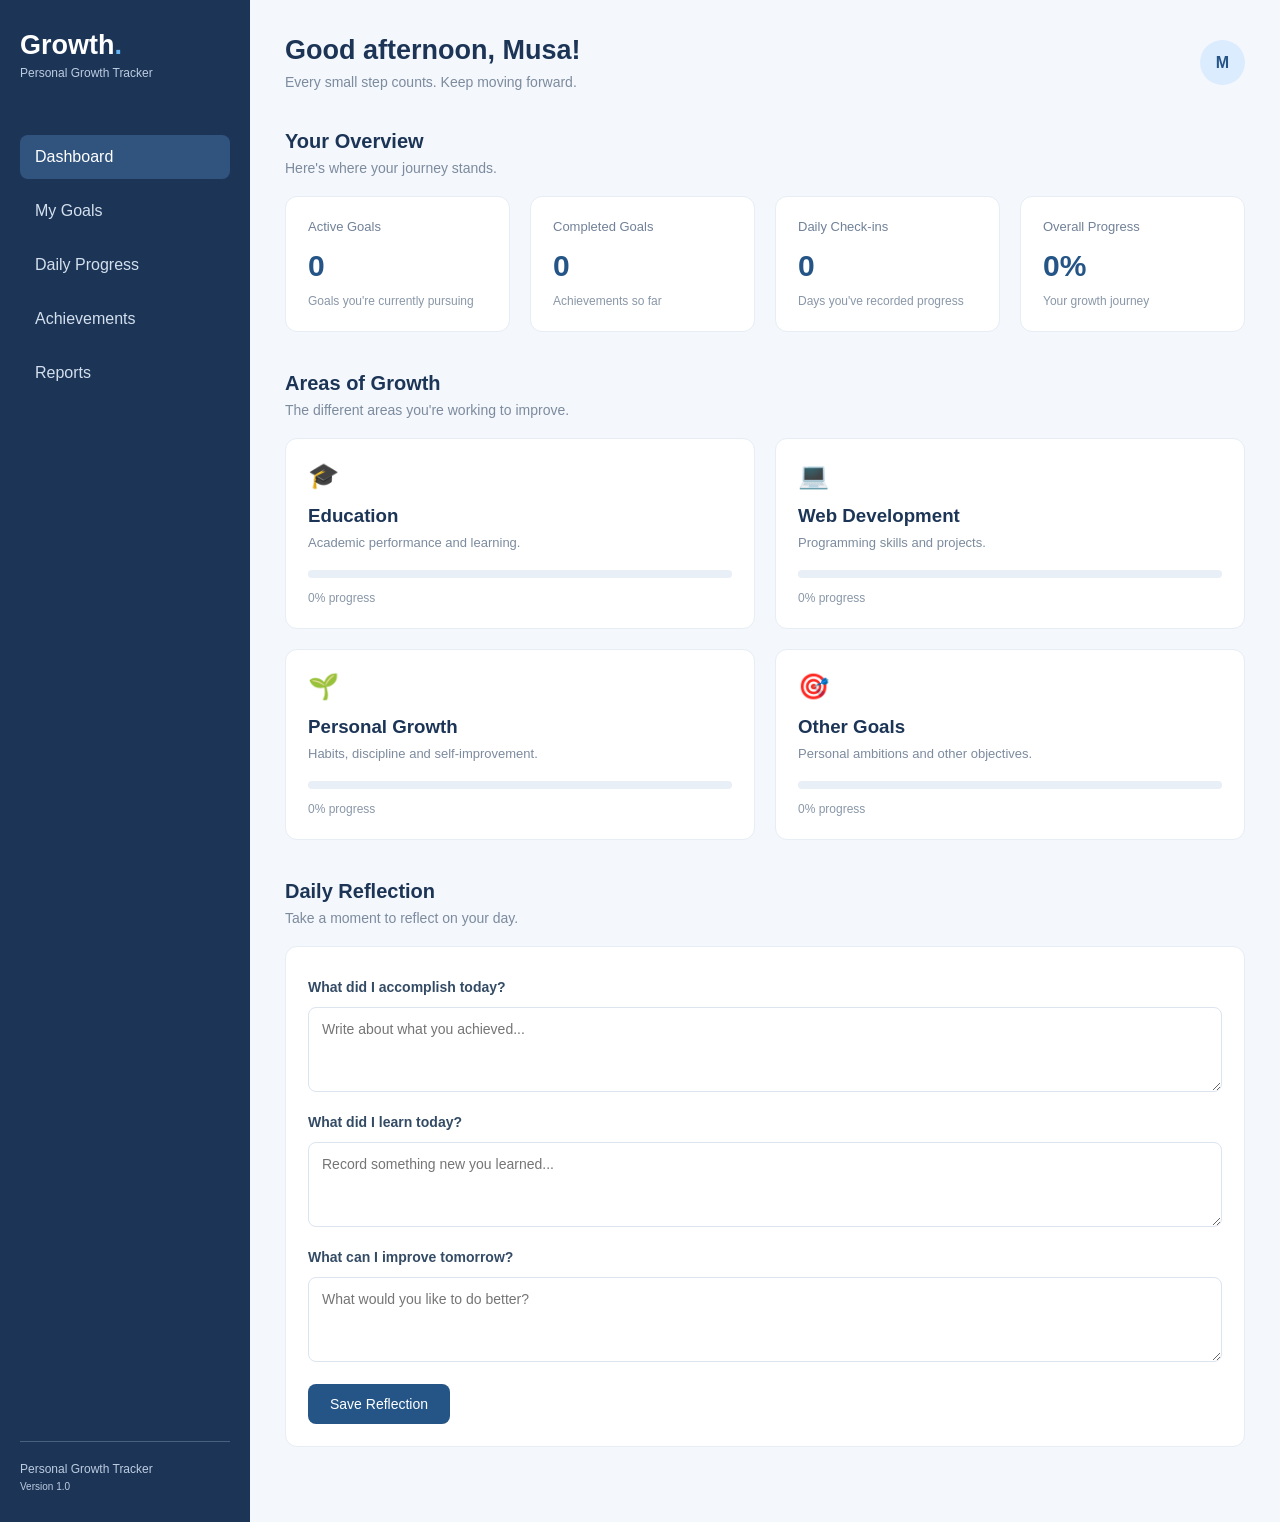
==== frontend/index.html @ 4bc3ff74 "Created initial dashboard and daily reflection functionality" ====
<!DOCTYPE html>
<html lang="en">
<head>
    <meta charset="UTF-8">
    <meta name="viewport" content="width=device-width, initial-scale=1.0">
    <title>Personal Growth Tracker</title>
    <link rel="stylesheet" href="style.css">
    <script src="script.js" defer></script>
</head>
<body>

    <div class="app-container">

        <!-- Sidebar -->
        <aside class="sidebar">
            <div class="logo">
                <h2>Growth<span>.</span></h2>
                <p>Personal Growth Tracker</p>
            </div>

            <nav>
                <a href="#" class="active">Dashboard</a>
                <a href="#">My Goals</a>
                <a href="#">Daily Progress</a>
                <a href="#">Achievements</a>
                <a href="#">Reports</a>
            </nav>

            <div class="sidebar-bottom">
                <p>Personal Growth Tracker</p>
                <small>Version 1.0</small>
            </div>
        </aside>

        <!-- Main Content -->
        <main class="main-content">

            <header class="topbar">
                <div>
                    <h1>Good afternoon, Musa!</h1>
                    <p>Every small step counts. Keep moving forward.</p>
                </div>

                <div class="profile">
                    <div class="profile-avatar">M</div>
                </div>
            </header>

            <!-- Overview -->
            <section class="overview">
                <div class="section-heading">
                    <h2>Your Overview</h2>
                    <p>Here's where your journey stands.</p>
                </div>

                <div class="stats-grid">

                    <div class="stat-card">
                        <p>Active Goals</p>
                        <h3>0</h3>
                        <small>Goals you're currently pursuing</small>
                    </div>

                    <div class="stat-card">
                        <p>Completed Goals</p>
                        <h3>0</h3>
                        <small>Achievements so far</small>
                    </div>

                    <div class="stat-card">
                        <p>Daily Check-ins</p>
                        <h3>0</h3>
                        <small>Days you've recorded progress</small>
                    </div>

                    <div class="stat-card">
                        <p>Overall Progress</p>
                        <h3>0%</h3>
                        <small>Your growth journey</small>
                    </div>

                </div>
            </section>

            <!-- Growth Areas -->
            <section class="growth-section">
                <div class="section-heading">
                    <h2>Areas of Growth</h2>
                    <p>The different areas you're working to improve.</p>
                </div>

                <div class="growth-grid">

                    <div class="growth-card">
                        <div class="growth-icon">🎓</div>
                        <h3>Education</h3>
                        <p>Academic performance and learning.</p>
                        <div class="progress-track">
                            <div class="progress-fill" style="width: 0%"></div>
                        </div>
                        <small>0% progress</small>
                    </div>

                    <div class="growth-card">
                        <div class="growth-icon">💻</div>
                        <h3>Web Development</h3>
                        <p>Programming skills and projects.</p>
                        <div class="progress-track">
                            <div class="progress-fill" style="width: 0%"></div>
                        </div>
                        <small>0% progress</small>
                    </div>

                    <div class="growth-card">
                        <div class="growth-icon">🌱</div>
                        <h3>Personal Growth</h3>
                        <p>Habits, discipline and self-improvement.</p>
                        <div class="progress-track">
                            <div class="progress-fill" style="width: 0%"></div>
                        </div>
                        <small>0% progress</small>
                    </div>

                    <div class="growth-card">
                        <div class="growth-icon">🎯</div>
                        <h3>Other Goals</h3>
                        <p>Personal ambitions and other objectives.</p>
                        <div class="progress-track">
                            <div class="progress-fill" style="width: 0%"></div>
                        </div>
                        <small>0% progress</small>
                    </div>

                </div>
            </section>

            <!-- Daily Reflection -->
            <section class="reflection-section">
                <div class="section-heading">
                    <h2>Daily Reflection</h2>
                    <p>Take a moment to reflect on your day.</p>
                </div>

                <div class="reflection-card">
                    <label for="accomplishments">What did I accomplish today?</label>
                    <textarea id="accomplishments" placeholder="Write about what you achieved..."></textarea>

                    <label for="learning">What did I learn today?</label>
                    <textarea id="learning" placeholder="Record something new you learned..."></textarea>

                    <label for="improvement">What can I improve tomorrow?</label>
                    <textarea id="improvement" placeholder="What would you like to do better?"></textarea>

                    <button id="save-reflection">Save Reflection</button>
                </div>
            </section>

        </main>
    </div>

</body>
</html>
---- frontend/style.css ----
/* General Reset */
* {
    margin: 0;
    padding: 0;
    box-sizing: border-box;
}

body {
    font-family: Arial, sans-serif;
    background: #f4f7fb;
    color: #263445;
}

/* Main Layout */
.app-container {
    display: flex;
    min-height: 100vh;
}

/* Sidebar */
.sidebar {
    width: 250px;
    background: #1c3557;
    color: white;
    padding: 30px 20px;
    display: flex;
    flex-direction: column;
    justify-content: space-between;
}

.logo h2 {
    font-size: 27px;
    margin-bottom: 5px;
}

.logo h2 span {
    color: #65b5f6;
}

.logo p {
    color: #bdcce0;
    font-size: 12px;
}

.sidebar nav {
    display: flex;
    flex-direction: column;
    gap: 10px;
    margin-top: 55px;
    flex: 1;
}

.sidebar nav a {
    color: #d4dfed;
    text-decoration: none;
    padding: 13px 15px;
    border-radius: 8px;
    transition: 0.2s;
}

.sidebar nav a:hover,
.sidebar nav a.active {
    background: #31547e;
    color: white;
}

.sidebar-bottom {
    border-top: 1px solid #49617e;
    padding-top: 20px;
    color: #bdcce0;
    font-size: 12px;
}

.sidebar-bottom small {
    display: block;
    margin-top: 5px;
}

/* Main Content */
.main-content {
    flex: 1;
    padding: 35px;
    max-width: 1600px;
}

.topbar {
    display: flex;
    justify-content: space-between;
    align-items: center;
    margin-bottom: 40px;
}

.topbar h1 {
    font-size: 27px;
    color: #1c3557;
    margin-bottom: 8px;
}

.topbar p,
.section-heading p {
    color: #7c8b9e;
    font-size: 14px;
}

.profile-avatar {
    width: 45px;
    height: 45px;
    background: #dcecff;
    color: #245586;
    border-radius: 50%;
    display: flex;
    justify-content: center;
    align-items: center;
    font-weight: bold;
}

/* Sections */
section {
    margin-bottom: 40px;
}

.section-heading {
    margin-bottom: 20px;
}

.section-heading h2 {
    color: #1c3557;
    font-size: 20px;
    margin-bottom: 7px;
}

/* Statistics */
.stats-grid {
    display: grid;
    grid-template-columns: repeat(4, 1fr);
    gap: 20px;
}

.stat-card,
.growth-card,
.reflection-card {
    background: white;
    border-radius: 12px;
    padding: 22px;
    border: 1px solid #e6edf5;
}

.stat-card p {
    color: #718198;
    font-size: 13px;
}

.stat-card h3 {
    font-size: 30px;
    color: #245586;
    margin: 15px 0 8px;
}

.stat-card small,
.growth-card small {
    color: #8997a8;
    font-size: 12px;
}

/* Growth Areas */
.growth-grid {
    display: grid;
    grid-template-columns: repeat(2, 1fr);
    gap: 20px;
}

.growth-icon {
    font-size: 25px;
    margin-bottom: 15px;
}

.growth-card h3 {
    color: #1c3557;
    margin-bottom: 8px;
}

.growth-card p {
    color: #7c8b9e;
    font-size: 13px;
    margin-bottom: 20px;
}

.progress-track {
    height: 8px;
    background: #e9eff6;
    border-radius: 10px;
    overflow: hidden;
    margin-bottom: 10px;
}

.progress-fill {
    height: 100%;
    background: #398bd1;
    border-radius: 10px;
}

/* Daily Reflection */
.reflection-card {
    display: flex;
    flex-direction: column;
    gap: 12px;
}

.reflection-card label {
    font-size: 14px;
    font-weight: bold;
    color: #344b65;
    margin-top: 10px;
}

.reflection-card textarea {
    width: 100%;
    min-height: 85px;
    padding: 13px;
    border: 1px solid #dce4ee;
    border-radius: 8px;
    font-family: inherit;
    font-size: 14px;
    resize: vertical;
}

.reflection-card textarea:focus {
    outline: none;
    border-color: #398bd1;
}

.reflection-card button {
    align-self: flex-start;
    padding: 12px 22px;
    border: none;
    border-radius: 8px;
    background: #245586;
    color: white;
    font-size: 14px;
    cursor: pointer;
    margin-top: 10px;
}

.reflection-card button:hover {
    background: #1c3557;
}

/* Responsive Design */
@media (max-width: 1000px) {
    .stats-grid {
        grid-template-columns: repeat(2, 1fr);
    }
}

@media (max-width: 700px) {
    .sidebar {
        width: 190px;
        padding: 20px 12px;
    }

    .main-content {
        padding: 20px;
    }

    .growth-grid {
        grid-template-columns: 1fr;
    }
}

@media (max-width: 500px) {
    .app-container {
        flex-direction: column;
    }

    .sidebar {
        width: 100%;
    }

    .sidebar nav {
        margin-top: 20px;
    }

    .sidebar-bottom {
        display: none;
    }

    .stats-grid {
        grid-template-columns: 1fr;
    }

    .topbar h1 {
        font-size: 21px;
    }
}
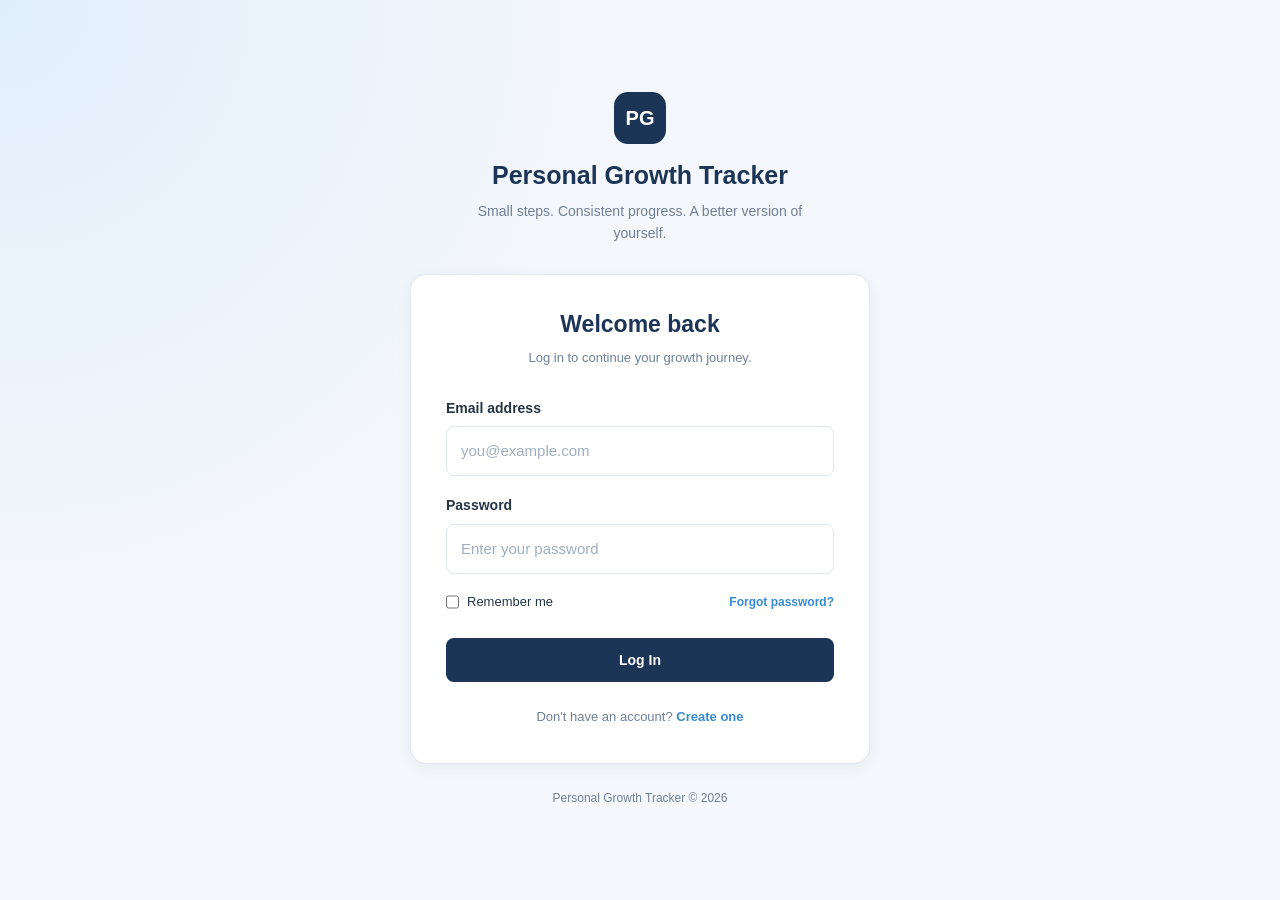
==== commit 1928756f: "Completed frontend testing and created backend structure" ====
--- a/frontend/index.html
+++ b/frontend/index.html
@@ -4,160 +4,92 @@
 <head>
     <meta charset="UTF-8">
     <meta name="viewport" content="width=device-width, initial-scale=1.0">
-    <title>Personal Growth Tracker</title>
-    <link rel="stylesheet" href="style.css">
-    <script src="script.js" defer></script>
+    <title>Login | Personal Growth Tracker</title>
+    <link rel="stylesheet" href="css/style.css">
 </head>
-<body>
 
-    <div class="app-container">
+<body class="auth-page">
 
-        <!-- Sidebar -->
-        <aside class="sidebar">
-            <div class="logo">
-                <h2>Growth<span>.</span></h2>
-                <p>Personal Growth Tracker</p>
+    <main class="auth-container">
+
+        <section class="auth-brand">
+            <div class="brand-logo">PG</div>
+
+            <h1>Personal Growth Tracker</h1>
+
+            <p>
+                Small steps. Consistent progress.
+                A better version of yourself.
+            </p>
+        </section>
+
+        <section class="auth-card">
+
+            <div class="auth-heading">
+                <h2>Welcome back</h2>
+                <p>Log in to continue your growth journey.</p>
             </div>
 
-            <nav>
-                <a href="#" class="active">Dashboard</a>
-                <a href="#">My Goals</a>
-                <a href="#">Daily Progress</a>
-                <a href="#">Achievements</a>
-                <a href="#">Reports</a>
-            </nav>
+            <form id="login-form">
 
-            <div class="sidebar-bottom">
-                <p>Personal Growth Tracker</p>
-                <small>Version 1.0</small>
-            </div>
-        </aside>
-
-        <!-- Main Content -->
-        <main class="main-content">
-
-            <header class="topbar">
-                <div>
-                    <h1>Good afternoon, Musa!</h1>
-                    <p>Every small step counts. Keep moving forward.</p>
+                <div class="form-group">
+                    <label for="email">Email address</label>
+                    <input
+                        type="email"
+                        id="email"
+                        name="email"
+                        placeholder="you@example.com"
+                        required
+                    >
                 </div>
 
-                <div class="profile">
-                    <div class="profile-avatar">M</div>
-                </div>
-            </header>
-
-            <!-- Overview -->
-            <section class="overview">
-                <div class="section-heading">
-                    <h2>Your Overview</h2>
-                    <p>Here's where your journey stands.</p>
+                <div class="form-group">
+                    <label for="password">Password</label>
+                    <input
+                        type="password"
+                        id="password"
+                        name="password"
+                        placeholder="Enter your password"
+                        required
+                    >
                 </div>
 
-                <div class="stats-grid">
+                <div class="auth-options">
+                    <label class="remember-option">
+                        <input type="checkbox" id="remember-me">
+                        Remember me
+                    </label>
 
-                    <div class="stat-card">
-                        <p>Active Goals</p>
-                        <h3>0</h3>
-                        <small>Goals you're currently pursuing</small>
-                    </div>
-
-                    <div class="stat-card">
-                        <p>Completed Goals</p>
-                        <h3>0</h3>
-                        <small>Achievements so far</small>
-                    </div>
-
-                    <div class="stat-card">
-                        <p>Daily Check-ins</p>
-                        <h3>0</h3>
-                        <small>Days you've recorded progress</small>
-                    </div>
-
-                    <div class="stat-card">
-                        <p>Overall Progress</p>
-                        <h3>0%</h3>
-                        <small>Your growth journey</small>
-                    </div>
-
-                </div>
-            </section>
-
-            <!-- Growth Areas -->
-            <section class="growth-section">
-                <div class="section-heading">
-                    <h2>Areas of Growth</h2>
-                    <p>The different areas you're working to improve.</p>
+                    <a href="forgot-password.html">
+                        Forgot password?
+                    </a>
                 </div>
 
-                <div class="growth-grid">
+                <button type="submit" class="primary-button">
+                    Log In
+                </button>
 
-                    <div class="growth-card">
-                        <div class="growth-icon">🎓</div>
-                        <h3>Education</h3>
-                        <p>Academic performance and learning.</p>
-                        <div class="progress-track">
-                            <div class="progress-fill" style="width: 0%"></div>
-                        </div>
-                        <small>0% progress</small>
-                    </div>
+                <p id="login-message" class="form-message"></p>
 
-                    <div class="growth-card">
-                        <div class="growth-icon">💻</div>
-                        <h3>Web Development</h3>
-                        <p>Programming skills and projects.</p>
-                        <div class="progress-track">
-                            <div class="progress-fill" style="width: 0%"></div>
-                        </div>
-                        <small>0% progress</small>
-                    </div>
+            </form>
 
-                    <div class="growth-card">
-                        <div class="growth-icon">🌱</div>
-                        <h3>Personal Growth</h3>
-                        <p>Habits, discipline and self-improvement.</p>
-                        <div class="progress-track">
-                            <div class="progress-fill" style="width: 0%"></div>
-                        </div>
-                        <small>0% progress</small>
-                    </div>
+            <div class="auth-footer">
+                <p>
+                    Don't have an account?
+                    <a href="register.html">Create one</a>
+                </p>
+            </div>
 
-                    <div class="growth-card">
-                        <div class="growth-icon">🎯</div>
-                        <h3>Other Goals</h3>
-                        <p>Personal ambitions and other objectives.</p>
-                        <div class="progress-track">
-                            <div class="progress-fill" style="width: 0%"></div>
-                        </div>
-                        <small>0% progress</small>
-                    </div>
+        </section>
 
-                </div>
-            </section>
+        <footer class="auth-bottom">
+            Personal Growth Tracker &copy; 2026
+        </footer>
 
-            <!-- Daily Reflection -->
-            <section class="reflection-section">
-                <div class="section-heading">
-                    <h2>Daily Reflection</h2>
-                    <p>Take a moment to reflect on your day.</p>
-                </div>
+    </main>
 
-                <div class="reflection-card">
-                    <label for="accomplishments">What did I accomplish today?</label>
-                    <textarea id="accomplishments" placeholder="Write about what you achieved..."></textarea>
-
-                    <label for="learning">What did I learn today?</label>
-                    <textarea id="learning" placeholder="Record something new you learned..."></textarea>
-
-                    <label for="improvement">What can I improve tomorrow?</label>
-                    <textarea id="improvement" placeholder="What would you like to do better?"></textarea>
-
-                    <button id="save-reflection">Save Reflection</button>
-                </div>
-            </section>
-
-        </main>
-    </div>
+    <script src="js/common.js"></script>
+    <script src="js/auth.js"></script>
 
 </body>
 </html>
--- a/frontend/css/style.css
+++ b/frontend/css/style.css
@@ -0,0 +1,1143 @@
+
+/* =====================================================
+   PERSONAL GROWTH TRACKER
+   Main Stylesheet
+   Owner: Musa Tiyiselani Mathebula
+===================================================== */
+
+
+/* =====================================================
+   1. GLOBAL STYLES
+===================================================== */
+
+:root {
+    --primary: #1c3557;
+    --primary-light: #245586;
+    --secondary: #398bd1;
+    --secondary-light: #e8f3fc;
+
+    --background: #f4f7fb;
+    --surface: #ffffff;
+
+    --text-primary: #263445;
+    --text-secondary: #718096;
+
+    --border: #e2e8f0;
+
+    --success: #28a36a;
+    --success-light: #e8f7ef;
+
+    --warning: #e6a23c;
+    --warning-light: #fff6e5;
+
+    --danger: #dc5353;
+    --danger-light: #fff0f0;
+
+    --shadow: 0 4px 15px rgba(28, 53, 87, 0.06);
+
+    --radius: 12px;
+    --transition: 0.25s ease;
+}
+
+* {
+    margin: 0;
+    padding: 0;
+    box-sizing: border-box;
+}
+
+html {
+    scroll-behavior: smooth;
+}
+
+body {
+    font-family: "Roboto", Arial, sans-serif;
+    background: var(--background);
+    color: var(--text-primary);
+    font-size: 15px;
+    line-height: 1.6;
+}
+
+button,
+input,
+select,
+textarea {
+    font: inherit;
+}
+
+button {
+    cursor: pointer;
+}
+
+a {
+    color: var(--secondary);
+    text-decoration: none;
+    transition: var(--transition);
+}
+
+a:hover {
+    color: var(--primary);
+}
+
+h1,
+h2,
+h3,
+h4 {
+    color: var(--primary);
+    line-height: 1.3;
+}
+
+p {
+    color: var(--text-secondary);
+}
+
+img {
+    max-width: 100%;
+}
+
+
+/* =====================================================
+   2. BUTTONS
+===================================================== */
+
+.primary-button,
+.secondary-button {
+    display: inline-flex;
+    justify-content: center;
+    align-items: center;
+    gap: 8px;
+
+    padding: 11px 20px;
+
+    border: none;
+    border-radius: 8px;
+
+    font-weight: 600;
+    font-size: 14px;
+
+    transition: var(--transition);
+}
+
+.primary-button {
+    background: var(--primary);
+    color: white;
+}
+
+.primary-button:hover {
+    background: var(--primary-light);
+    color: white;
+    transform: translateY(-1px);
+}
+
+.secondary-button {
+    background: var(--secondary-light);
+    color: var(--primary);
+    border: 1px solid var(--border);
+}
+
+.secondary-button:hover {
+    background: #d8eafa;
+}
+
+button:disabled {
+    opacity: 0.6;
+    cursor: not-allowed;
+}
+
+
+/* =====================================================
+   3. FORM ELEMENTS
+===================================================== */
+
+.app-form {
+    width: 100%;
+    max-width: 750px;
+}
+
+.form-group {
+    display: flex;
+    flex-direction: column;
+    gap: 7px;
+    margin-bottom: 20px;
+}
+
+.form-group label {
+    color: var(--text-primary);
+    font-size: 14px;
+    font-weight: 600;
+}
+
+input,
+select,
+textarea {
+    width: 100%;
+    padding: 12px 14px;
+
+    background: var(--surface);
+    color: var(--text-primary);
+
+    border: 1px solid var(--border);
+    border-radius: 8px;
+
+    outline: none;
+    transition: var(--transition);
+}
+
+input:focus,
+select:focus,
+textarea:focus {
+    border-color: var(--secondary);
+    box-shadow: 0 0 0 3px rgba(57, 139, 209, 0.12);
+}
+
+input::placeholder,
+textarea::placeholder {
+    color: #a0aec0;
+}
+
+textarea {
+    resize: vertical;
+    min-height: 100px;
+}
+
+input[type="checkbox"] {
+    width: 16px;
+    height: 16px;
+    accent-color: var(--primary);
+    cursor: pointer;
+}
+
+.remember-option {
+    display: flex;
+    align-items: center;
+    gap: 8px;
+    font-size: 13px;
+    font-weight: 400;
+}
+
+.remember-option input {
+    width: auto;
+}
+
+.form-message {
+    margin-top: 12px;
+    font-size: 13px;
+    font-weight: 500;
+}
+
+
+/* =====================================================
+   4. LOGIN, REGISTER AND PASSWORD RECOVERY
+===================================================== */
+
+.auth-page {
+    min-height: 100vh;
+
+    display: flex;
+    align-items: center;
+    justify-content: center;
+
+    padding: 30px 18px;
+
+    background:
+        radial-gradient(circle at top left, #e1effc, transparent 40%),
+        var(--background);
+}
+
+.auth-container {
+    width: 100%;
+    max-width: 460px;
+    margin: auto;
+}
+
+.auth-brand {
+    text-align: center;
+    margin-bottom: 30px;
+}
+
+.brand-logo {
+    width: 52px;
+    height: 52px;
+
+    display: flex;
+    align-items: center;
+    justify-content: center;
+
+    background: var(--primary);
+    color: white;
+
+    border-radius: 14px;
+
+    font-size: 20px;
+    font-weight: 700;
+}
+
+.auth-brand .brand-logo {
+    margin: 0 auto 15px;
+}
+
+.auth-brand h1 {
+    font-size: 25px;
+    margin-bottom: 8px;
+}
+
+.auth-brand p {
+    font-size: 14px;
+    max-width: 330px;
+    margin: auto;
+}
+
+.auth-card {
+    background: var(--surface);
+    padding: 35px;
+
+    border: 1px solid var(--border);
+    border-radius: 16px;
+
+    box-shadow: var(--shadow);
+}
+
+.auth-heading {
+    text-align: center;
+    margin-bottom: 28px;
+}
+
+.auth-heading h2 {
+    font-size: 23px;
+    margin-bottom: 8px;
+}
+
+.auth-heading p {
+    font-size: 13px;
+}
+
+.auth-card .form-group {
+    margin-bottom: 18px;
+}
+
+.auth-card .primary-button {
+    width: 100%;
+    margin-top: 5px;
+}
+
+.auth-options {
+    display: flex;
+    justify-content: space-between;
+    align-items: center;
+    gap: 10px;
+
+    margin-bottom: 20px;
+
+    font-size: 12px;
+}
+
+.auth-options a {
+    font-weight: 600;
+}
+
+.auth-footer {
+    text-align: center;
+    margin-top: 25px;
+    font-size: 13px;
+}
+
+.auth-footer a {
+    font-weight: 600;
+}
+
+.auth-bottom {
+    text-align: center;
+    margin-top: 25px;
+    font-size: 12px;
+    color: var(--text-secondary);
+}
+
+
+/* =====================================================
+   5. MAIN APPLICATION LAYOUT
+===================================================== */
+
+.app-page {
+    min-height: 100vh;
+}
+
+.sidebar {
+    width: 250px;
+    height: 100vh;
+
+    position: fixed;
+    top: 0;
+    left: 0;
+    z-index: 100;
+
+    display: flex;
+    flex-direction: column;
+
+    padding: 25px 16px;
+
+    background: var(--primary);
+    color: white;
+}
+
+.sidebar-brand {
+    display: flex;
+    align-items: center;
+    gap: 12px;
+
+    padding: 0 8px 30px;
+
+    border-bottom: 1px solid rgba(255, 255, 255, 0.12);
+}
+
+.sidebar-brand .brand-logo {
+    width: 42px;
+    height: 42px;
+    background: white;
+    color: var(--primary);
+    border-radius: 10px;
+}
+
+.sidebar-brand h2 {
+    color: white;
+    font-size: 17px;
+}
+
+.sidebar-nav {
+    display: flex;
+    flex-direction: column;
+    gap: 7px;
+
+    margin-top: 25px;
+}
+
+.sidebar-nav a,
+.sidebar-bottom a {
+    display: block;
+    padding: 11px 13px;
+
+    color: #d4deeb;
+    font-size: 14px;
+
+    border-radius: 8px;
+}
+
+.sidebar-nav a:hover,
+.sidebar-bottom a:hover {
+    background: rgba(255, 255, 255, 0.1);
+    color: white;
+}
+
+.sidebar-nav a.active {
+    background: var(--secondary);
+    color: white;
+    font-weight: 600;
+}
+
+.sidebar-bottom {
+    display: flex;
+    flex-direction: column;
+    gap: 5px;
+
+    margin-top: auto;
+    padding-top: 20px;
+
+    border-top: 1px solid rgba(255, 255, 255, 0.12);
+}
+
+.main-content {
+    margin-left: 250px;
+    padding: 35px;
+    min-height: 100vh;
+}
+
+
+/* =====================================================
+   6. PAGE HEADERS
+===================================================== */
+
+.page-header {
+    display: flex;
+    align-items: center;
+    justify-content: space-between;
+    gap: 20px;
+
+    margin-bottom: 30px;
+}
+
+.page-header h1 {
+    font-size: 27px;
+    margin-bottom: 5px;
+}
+
+.page-header p {
+    font-size: 14px;
+}
+
+.profile-link {
+    padding: 9px 15px;
+
+    background: white;
+    border: 1px solid var(--border);
+    border-radius: 8px;
+
+    font-size: 13px;
+    font-weight: 600;
+}
+
+
+/* =====================================================
+   7. DASHBOARD STATISTICS
+===================================================== */
+
+.stats-grid {
+    display: grid;
+    grid-template-columns: repeat(4, minmax(0, 1fr));
+    gap: 18px;
+
+    margin-bottom: 30px;
+}
+
+.stat-card {
+    padding: 23px;
+
+    background: var(--surface);
+    border: 1px solid var(--border);
+    border-radius: var(--radius);
+
+    box-shadow: var(--shadow);
+}
+
+.stat-card h3 {
+    color: var(--text-secondary);
+    font-size: 13px;
+    font-weight: 500;
+
+    margin-bottom: 12px;
+}
+
+.stat-card p {
+    color: var(--primary);
+    font-size: 29px;
+    font-weight: 700;
+}
+
+
+/* =====================================================
+   8. CONTENT SECTIONS AND CARDS
+===================================================== */
+
+.content-section {
+    padding: 25px;
+    margin-bottom: 25px;
+
+    background: var(--surface);
+    border: 1px solid var(--border);
+    border-radius: var(--radius);
+
+    box-shadow: var(--shadow);
+}
+
+.content-section h2 {
+    font-size: 18px;
+    margin-bottom: 20px;
+}
+
+.section-heading {
+    display: flex;
+    align-items: center;
+    justify-content: space-between;
+    gap: 15px;
+
+    margin-bottom: 20px;
+}
+
+.section-heading h2 {
+    margin-bottom: 0;
+}
+
+.section-heading a {
+    font-size: 13px;
+    font-weight: 600;
+}
+
+
+/* =====================================================
+   9. GROWTH AREAS
+===================================================== */
+
+.growth-area-grid {
+    display: grid;
+    grid-template-columns: repeat(2, minmax(0, 1fr));
+    gap: 18px;
+}
+
+.growth-card {
+    padding: 20px;
+
+    background: #fbfcfe;
+    border: 1px solid var(--border);
+    border-radius: 10px;
+}
+
+.growth-card h3 {
+    font-size: 14px;
+    margin-bottom: 15px;
+}
+
+.progress-track {
+    width: 100%;
+    height: 9px;
+
+    background: #e9eef5;
+    border-radius: 20px;
+    overflow: hidden;
+}
+
+.progress-fill {
+    width: 0%;
+    height: 100%;
+
+    background: var(--secondary);
+    border-radius: 20px;
+
+    transition: width 0.5s ease;
+}
+
+.growth-percentage {
+    margin-top: 10px;
+    font-size: 13px;
+    font-weight: 600;
+    color: var(--primary);
+}
+
+
+/* =====================================================
+   10. GOALS AND ACTIVITY LISTS
+===================================================== */
+
+.content-list {
+    display: flex;
+    flex-direction: column;
+    gap: 15px;
+}
+
+.content-list > p {
+    font-size: 14px;
+    padding: 10px 0;
+}
+
+.goal-card,
+.activity-card,
+.reflection-card,
+.achievement-card {
+    padding: 20px;
+
+    background: #fbfcfe;
+    border: 1px solid var(--border);
+    border-radius: 10px;
+
+    transition: var(--transition);
+}
+
+.goal-card:hover,
+.activity-card:hover,
+.reflection-card:hover {
+    border-color: #c5d9ec;
+    box-shadow: var(--shadow);
+}
+
+.goal-card h3,
+.activity-card h3,
+.reflection-card h3,
+.achievement-card h3 {
+    font-size: 16px;
+    margin-bottom: 8px;
+}
+
+.goal-card p,
+.activity-card p,
+.reflection-card p,
+.achievement-card p {
+    font-size: 13px;
+    margin-bottom: 8px;
+}
+
+.goal-card .progress-track {
+    margin-top: 15px;
+}
+
+.goal-card .goal-actions,
+.activity-card .activity-actions {
+    display: flex;
+    flex-wrap: wrap;
+    gap: 10px;
+    margin-top: 15px;
+}
+
+.goal-card button,
+.activity-card button {
+    padding: 7px 12px;
+    border: none;
+    border-radius: 6px;
+    font-size: 12px;
+    font-weight: 600;
+}
+
+.edit-button {
+    background: var(--secondary-light);
+    color: var(--primary);
+}
+
+.delete-button {
+    background: var(--danger-light);
+    color: var(--danger);
+}
+
+.complete-button {
+    background: var(--success-light);
+    color: var(--success);
+}
+
+
+/* =====================================================
+   11. MILESTONES
+===================================================== */
+
+.milestone-list {
+    display: flex;
+    flex-direction: column;
+    gap: 10px;
+    margin-top: 15px;
+}
+
+.milestone-item {
+    display: flex;
+    align-items: center;
+    gap: 10px;
+
+    padding: 10px;
+
+    background: white;
+    border: 1px solid var(--border);
+    border-radius: 8px;
+}
+
+.milestone-item label {
+    font-size: 13px;
+}
+
+.milestone-item input {
+    width: auto;
+}
+
+
+/* =====================================================
+   12. CHARTS AND GROWTH HISTORY
+===================================================== */
+
+.chart-container {
+    position: relative;
+    width: 100%;
+    min-height: 300px;
+
+    padding: 15px;
+
+    background: #fbfcfe;
+    border: 1px solid var(--border);
+    border-radius: 10px;
+}
+
+.chart-container canvas {
+    display: block;
+    width: 100%;
+    max-width: 100%;
+    min-height: 250px;
+}
+
+#chart-empty-message {
+    text-align: center;
+    font-size: 13px;
+    padding: 20px;
+}
+
+
+/* =====================================================
+   13. ACHIEVEMENTS
+===================================================== */
+
+.achievement-card {
+    display: flex;
+    align-items: flex-start;
+    gap: 15px;
+}
+
+.achievement-icon {
+    width: 45px;
+    height: 45px;
+
+    display: flex;
+    align-items: center;
+    justify-content: center;
+
+    flex-shrink: 0;
+
+    background: var(--warning-light);
+    border-radius: 12px;
+
+    font-size: 22px;
+}
+
+.achievement-card h3 {
+    margin-bottom: 5px;
+}
+
+.achievement-card p {
+    margin-bottom: 0;
+}
+
+
+/* =====================================================
+   14. REPORTS
+===================================================== */
+
+.report-controls {
+    display: flex;
+    align-items: center;
+    flex-wrap: wrap;
+    gap: 15px;
+}
+
+.report-controls label {
+    font-size: 14px;
+    font-weight: 600;
+}
+
+.report-controls select {
+    width: auto;
+    min-width: 180px;
+}
+
+#report-summary {
+    padding: 15px;
+    background: #fbfcfe;
+    border-radius: 8px;
+}
+
+#report-summary p {
+    font-size: 14px;
+    margin-bottom: 8px;
+}
+
+#report-growth-breakdown {
+    display: flex;
+    flex-direction: column;
+    gap: 15px;
+}
+
+
+/* =====================================================
+   15. PROFILE
+===================================================== */
+
+#profile-account-info {
+    padding: 18px;
+    background: #fbfcfe;
+    border: 1px solid var(--border);
+    border-radius: 10px;
+}
+
+#profile-account-info p {
+    margin-bottom: 10px;
+    font-size: 14px;
+}
+
+
+/* =====================================================
+   16. SETTINGS
+===================================================== */
+
+#settings-form {
+    max-width: 600px;
+}
+
+#settings-form .form-group {
+    padding: 12px 0;
+}
+
+#settings-form .remember-option {
+    cursor: pointer;
+}
+
+
+/* =====================================================
+   17. EMPTY STATES
+===================================================== */
+
+.empty-state {
+    padding: 35px 20px;
+    text-align: center;
+}
+
+.empty-state h3 {
+    margin-bottom: 8px;
+}
+
+.empty-state p {
+    font-size: 13px;
+}
+
+
+/* =====================================================
+   18. UTILITY CLASSES
+===================================================== */
+
+.text-success {
+    color: var(--success);
+}
+
+.text-danger {
+    color: var(--danger);
+}
+
+.text-warning {
+    color: var(--warning);
+}
+
+.text-muted {
+    color: var(--text-secondary);
+}
+
+.hidden {
+    display: none !important;
+}
+
+.full-width {
+    width: 100%;
+}
+
+
+/* =====================================================
+   19. DARK MODE
+===================================================== */
+
+body.dark-mode {
+    --background: #121c2b;
+    --surface: #1c293a;
+
+    --text-primary: #e5edf7;
+    --text-secondary: #a4b2c5;
+
+    --border: #34445a;
+
+    --primary: #a9c9ed;
+    --primary-light: #c0dcf7;
+
+    --secondary: #63a9e8;
+    --secondary-light: #263e56;
+
+    --success-light: #1d4034;
+    --warning-light: #44391f;
+    --danger-light: #472c35;
+
+    --shadow: 0 4px 15px rgba(0, 0, 0, 0.15);
+}
+
+body.dark-mode .sidebar {
+    background: #101a29;
+}
+
+body.dark-mode .sidebar-brand h2,
+body.dark-mode .sidebar-nav a,
+body.dark-mode .sidebar-bottom a {
+    color: #e5edf7;
+}
+
+body.dark-mode .sidebar-nav a.active {
+    background: #285d8c;
+}
+
+body.dark-mode .growth-card,
+body.dark-mode .goal-card,
+body.dark-mode .activity-card,
+body.dark-mode .reflection-card,
+body.dark-mode .achievement-card,
+body.dark-mode .chart-container,
+body.dark-mode #report-summary,
+body.dark-mode #profile-account-info {
+    background: #243449;
+    border-color: var(--border);
+}
+
+body.dark-mode input,
+body.dark-mode select,
+body.dark-mode textarea {
+    background: #243449;
+    color: var(--text-primary);
+    border-color: var(--border);
+}
+
+body.dark-mode .profile-link {
+    background: var(--surface);
+    border-color: var(--border);
+}
+
+body.dark-mode .progress-track {
+    background: #3b4c61;
+}
+
+body.dark-mode .auth-page {
+    background: #121c2b;
+}
+
+body.dark-mode .auth-card {
+    background: var(--surface);
+    border-color: var(--border);
+}
+
+body.dark-mode .auth-brand h1,
+body.dark-mode .auth-heading h2 {
+    color: var(--text-primary);
+}
+
+
+/* =====================================================
+   20. RESPONSIVE DESIGN - TABLETS
+===================================================== */
+
+@media (max-width: 1100px) {
+
+    .stats-grid {
+        grid-template-columns: repeat(2, minmax(0, 1fr));
+    }
+
+    .main-content {
+        padding: 25px;
+    }
+
+    .sidebar {
+        width: 220px;
+    }
+
+    .main-content {
+        margin-left: 220px;
+    }
+}
+
+
+/* =====================================================
+   21. RESPONSIVE DESIGN - MOBILE
+===================================================== */
+
+@media (max-width: 760px) {
+
+    .sidebar {
+        position: relative;
+        width: 100%;
+        height: auto;
+
+        padding: 15px;
+    }
+
+    .sidebar-brand {
+        padding-bottom: 15px;
+    }
+
+    .sidebar-nav {
+        display: grid;
+        grid-template-columns: repeat(2, minmax(0, 1fr));
+        gap: 5px;
+
+        margin-top: 15px;
+    }
+
+    .sidebar-nav a,
+    .sidebar-bottom a {
+        padding: 9px;
+        font-size: 12px;
+    }
+
+    .sidebar-bottom {
+        display: grid;
+        grid-template-columns: repeat(3, minmax(0, 1fr));
+        gap: 5px;
+
+        margin-top: 15px;
+        padding-top: 12px;
+    }
+
+    .main-content {
+        margin-left: 0;
+        padding: 20px 15px;
+    }
+
+    .page-header {
+        align-items: flex-start;
+        flex-direction: column;
+    }
+
+    .page-header h1 {
+        font-size: 23px;
+    }
+
+    .stats-grid {
+        grid-template-columns: repeat(2, minmax(0, 1fr));
+        gap: 12px;
+    }
+
+    .stat-card {
+        padding: 17px;
+    }
+
+    .stat-card p {
+        font-size: 24px;
+    }
+
+    .growth-area-grid {
+        grid-template-columns: 1fr;
+    }
+
+    .content-section {
+        padding: 18px;
+    }
+
+    .report-controls {
+        align-items: stretch;
+        flex-direction: column;
+    }
+
+    .report-controls select {
+        width: 100%;
+    }
+}
+
+
+/* =====================================================
+   22. RESPONSIVE DESIGN - SMALL MOBILE
+===================================================== */
+
+@media (max-width: 420px) {
+
+    .stats-grid {
+        grid-template-columns: 1fr;
+    }
+
+    .auth-card {
+        padding: 25px 20px;
+    }
+
+    .auth-brand h1 {
+        font-size: 21px;
+    }
+
+    .section-heading {
+        align-items: flex-start;
+        flex-direction: column;
+    }
+
+    .sidebar-nav {
+        grid-template-columns: 1fr;
+    }
+
+    .sidebar-bottom {
+        grid-template-columns: 1fr;
+    }
+}
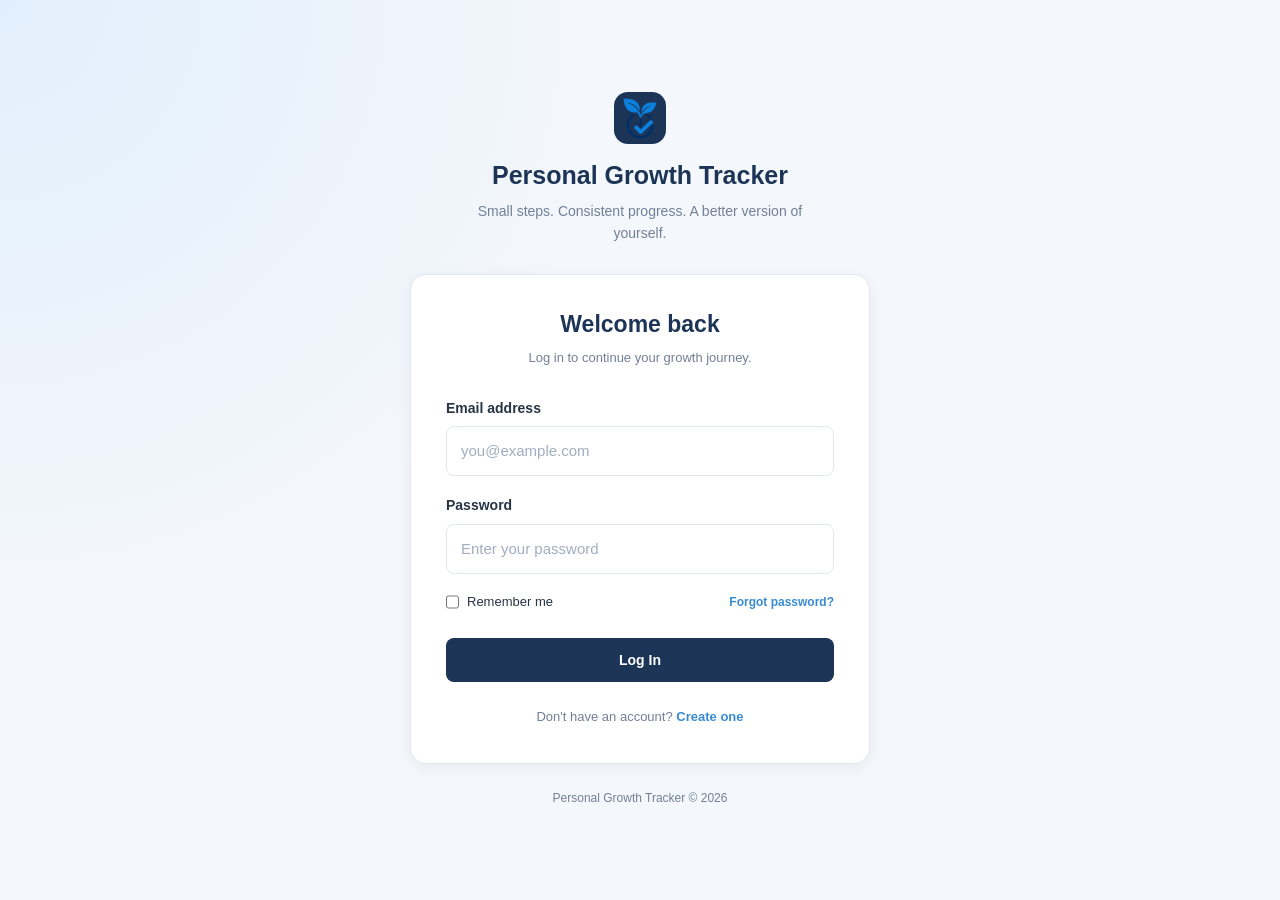
==== commit 5c05d0f1: "Added a logo/favicon." ====
--- a/frontend/index.html
+++ b/frontend/index.html
@@ -4,6 +4,8 @@
 <head>
     <meta charset="UTF-8">
     <meta name="viewport" content="width=device-width, initial-scale=1.0">
+<link rel="icon" href="favicon.ico" sizes="any">
+<link rel="icon" type="image/png" href="assets/favicon.png">
     <title>Login | Personal Growth Tracker</title>
     <link rel="stylesheet" href="css/style.css">
 </head>
@@ -13,7 +15,7 @@
     <main class="auth-container">
 
         <section class="auth-brand">
-            <div class="brand-logo">PG</div>
+            <div class="brand-logo"><img src="assets/logo.png" alt="Personal Growth Tracker logo"></div>
 
             <h1>Personal Growth Tracker</h1>
 
@@ -88,6 +90,7 @@
 
     </main>
 
+    <script src="js/config.js"></script>
     <script src="js/common.js"></script>
     <script src="js/auth.js"></script>
 
--- a/frontend/css/style.css
+++ b/frontend/css/style.css
@@ -1141,3 +1141,135 @@
         grid-template-columns: 1fr;
     }
 }
+
+/* =====================================================
+   11. ADDITIONS FOR API-CONNECTED PAGES
+===================================================== */
+
+[hidden] {
+    display: none !important;
+}
+
+.form-message.message-success {
+    color: var(--success);
+}
+
+.form-message.message-error {
+    color: var(--danger);
+}
+
+.goal-card-header,
+.activity-card-header,
+.reflection-card-header {
+    display: flex;
+    justify-content: space-between;
+    align-items: flex-start;
+    gap: 12px;
+}
+
+.goal-menu {
+    position: relative;
+    flex-shrink: 0;
+}
+
+.goal-menu-toggle {
+    width: 32px;
+    height: 32px;
+    background: none;
+    border: 1px solid var(--border);
+    border-radius: 8px;
+    color: var(--text-secondary);
+    font-size: 18px;
+    cursor: pointer;
+}
+
+.goal-menu-items {
+    position: absolute;
+    right: 0;
+    top: 38px;
+    z-index: 5;
+    display: flex;
+    flex-direction: column;
+    min-width: 120px;
+    background: var(--surface);
+    border: 1px solid var(--border);
+    border-radius: var(--radius);
+    box-shadow: var(--shadow);
+}
+
+.goal-menu-items button {
+    padding: 10px 14px;
+    background: none;
+    border: none;
+    text-align: left;
+    color: var(--text-primary);
+    font: inherit;
+    cursor: pointer;
+}
+
+.goal-menu-items button:hover {
+    background: var(--secondary-light);
+}
+
+.link-button {
+    padding: 4px 6px;
+    background: none;
+    border: none;
+    color: var(--secondary);
+    font: inherit;
+    font-size: 13px;
+    cursor: pointer;
+}
+
+.link-button:hover {
+    text-decoration: underline;
+}
+
+.milestone-form {
+    display: flex;
+    gap: 8px;
+    margin-top: 10px;
+}
+
+.milestone-form input {
+    flex: 1;
+}
+
+.profile-picture-row {
+    display: flex;
+    flex-wrap: wrap;
+    align-items: flex-start;
+    gap: 24px;
+}
+
+.growth-area-card {
+    padding: 20px;
+    background: var(--surface);
+    border: 1px solid var(--border);
+    border-radius: var(--radius);
+    box-shadow: var(--shadow);
+}
+
+.growth-area-card h3 {
+    font-size: 16px;
+    margin-bottom: 10px;
+}
+
+.growth-area-card p {
+    font-size: 13px;
+    margin-bottom: 8px;
+}
+
+.growth-area-card .progress-track {
+    margin: 12px 0;
+}
+
+
+/* Logo image inside the existing brand boxes */
+.brand-logo img {
+    width: 100%;
+    height: 100%;
+    object-fit: contain;
+    border-radius: inherit;
+    display: block;
+}
